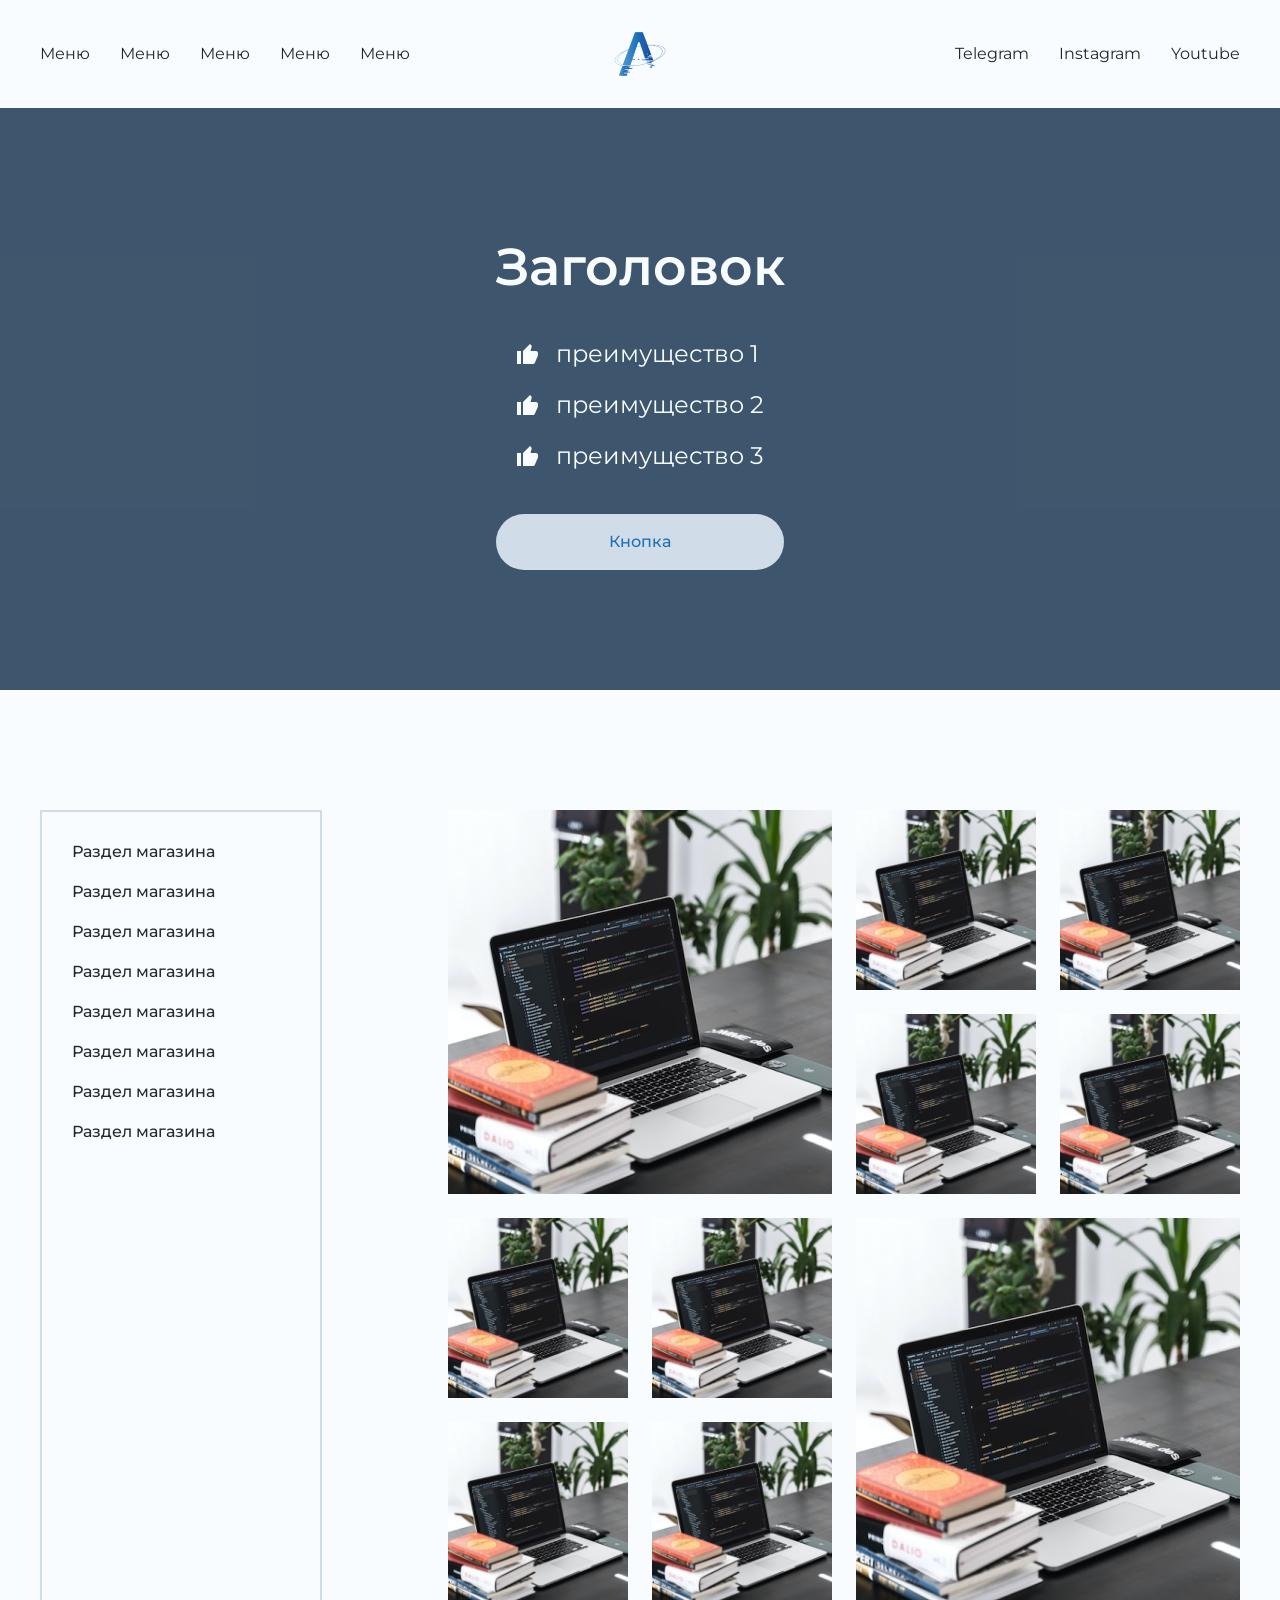
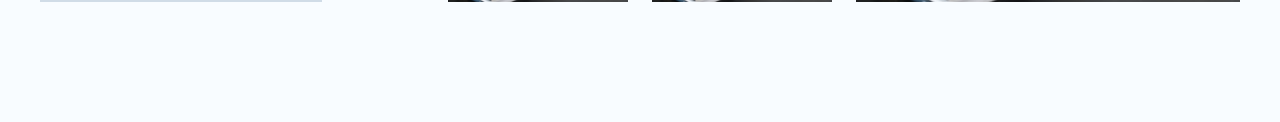
==== 69урок/index.html @ 7e17b74c "Add files via upload" ====
<!DOCTYPE html>
<html lang="ru">

<head>
    <meta charset="UTF-8">
    <meta name="viewport" content="width=device-width, initial-scale=1.0">
    <title>Document</title>
    <link rel="stylesheet" href="./css/fonts.css">
    <link rel="stylesheet" href="./css/reset.css">
    <link rel="stylesheet" href="./css/style.css">
</head>

<body>
    <header class="header">
        <div class="container">
            <div class="header__inner">
                <nav class="nav">
                    <ul class="nav__list">
                        <li class="nav__item">
                            <a class="nav__link" href="#">Меню</a>
                        </li>
                        <li class="nav__item">
                            <a class="nav__link" href="#">Меню</a>
                        </li>
                        <li class="nav__item">
                            <a class="nav__link" href="#">Меню</a>
                        </li>
                        <li class="nav__item">
                            <a class="nav__link" href="#">Меню</a>
                        </li>
                        <li class="nav__item">
                            <a class="nav__link" href="#">Меню</a>
                        </li>
                    </ul>
                </nav>
                <img class="logo__item" src="img/logo.png" alt="Логотип сайта">
                <ul class="header__socials socials">
                    <li class="socials__list">
                        <a class="cosial__item" href="#">Telegram</a>
                    </li>
                    <li class="socials__list">
                        <a class="cosial__item" href="#">Instagram</a>
                    </li>
                    <li class="socials__list">
                        <a class="cosial__item" href="#">Youtube</a>
                    </li>
                </ul>
            </div>
        </div>
    </header>
    <main class="main">
        <section class="hero">
            <div class="container">
                <div class="hero__inner">
                    <h1 class="hero__tittle">Заголовок</h1>
                    <ul class="hero__list">
                        <li class="hero__list-item">
                            <svg width="21" height="20" viewBox="0 0 21 20" fill="none"
                                xmlns="http://www.w3.org/2000/svg">
                                <path
                                    d="M16 20H6V7L13 0L14.25 1.25C14.3667 1.36667 14.4627 1.525 14.538 1.725C14.6133 1.925 14.6507 2.11667 14.65 2.3V2.65L13.55 7H19C19.5333 7 20 7.2 20.4 7.6C20.8 8 21 8.46667 21 9V11C21 11.1167 20.9877 11.2417 20.963 11.375C20.9383 11.5083 20.9007 11.6333 20.85 11.75L17.85 18.8C17.7 19.1333 17.45 19.4167 17.1 19.65C16.75 19.8833 16.3833 20 16 20ZM4 7V20H0V7H4Z"
                                    fill="#F8FCFF" />
                            </svg>

                            преимущество 1
                        </li>
                        <li class="hero__list-item">
                            <svg width="21" height="20" viewBox="0 0 21 20" fill="none"
                                xmlns="http://www.w3.org/2000/svg">
                                <path
                                    d="M16 20H6V7L13 0L14.25 1.25C14.3667 1.36667 14.4627 1.525 14.538 1.725C14.6133 1.925 14.6507 2.11667 14.65 2.3V2.65L13.55 7H19C19.5333 7 20 7.2 20.4 7.6C20.8 8 21 8.46667 21 9V11C21 11.1167 20.9877 11.2417 20.963 11.375C20.9383 11.5083 20.9007 11.6333 20.85 11.75L17.85 18.8C17.7 19.1333 17.45 19.4167 17.1 19.65C16.75 19.8833 16.3833 20 16 20ZM4 7V20H0V7H4Z"
                                    fill="#F8FCFF" />
                            </svg>

                            преимущество 2
                        </li>
                        <li class="hero__list-item">
                            <svg width="21" height="20" viewBox="0 0 21 20" fill="none"
                                xmlns="http://www.w3.org/2000/svg">
                                <path
                                    d="M16 20H6V7L13 0L14.25 1.25C14.3667 1.36667 14.4627 1.525 14.538 1.725C14.6133 1.925 14.6507 2.11667 14.65 2.3V2.65L13.55 7H19C19.5333 7 20 7.2 20.4 7.6C20.8 8 21 8.46667 21 9V11C21 11.1167 20.9877 11.2417 20.963 11.375C20.9383 11.5083 20.9007 11.6333 20.85 11.75L17.85 18.8C17.7 19.1333 17.45 19.4167 17.1 19.65C16.75 19.8833 16.3833 20 16 20ZM4 7V20H0V7H4Z"
                                    fill="#F8FCFF" />
                            </svg>

                            преимущество 3
                        </li>
                    </ul>
                    <a class="btn" href="#">Кнопка</a>
                </div>
            </div>
            <div class="hero__video">
                <video autoplay muted loop src="./media/hero-bg.mp4"></video>
            </div>
        </section>
        <div class="main__general">
            <div class="container">
                <div class="main__wrapper">
                    <aside class="sidebar">
                        <nav class="sidebar__nav">
                            <ul class="sidebar__list">
                                <li class="slidebar__item">
                                    <a href="#">Раздел магазина</a>
                                </li>
                                <li class="slidebar__item">
                                    <a href="#">Раздел магазина</a>
                                </li>
                                <li class="slidebar__item">
                                    <a href="#">Раздел магазина</a>
                                </li>
                                <li class="slidebar__item">
                                    <a href="#">Раздел магазина</a>
                                </li>
                                <li class="slidebar__item">
                                    <a href="#">Раздел магазина</a>
                                </li>
                                <li class="slidebar__item">
                                    <a href="#">Раздел магазина</a>
                                </li>
                                <li class="slidebar__item">
                                    <a href="#">Раздел магазина</a>
                                </li>
                                <li class="slidebar__item">
                                    <a href="#">Раздел магазина</a>
                                </li>
                            </ul>
                        </nav>
                    </aside>
                    <div class="main__body">
                        <div class="gallerey">
                            <a class="gallerey__img gallerey__img--large-left" href="">
                                <img src="img/laptop.png" alt="">
                                <div class="galerey__hint">Подробнее</div>
                            </a>
                            <a class="gallerey__img" href="">
                                <img src="img/laptop.png" alt="">
                                <div class="galerey__hint">Подробнее</div>
                            </a>
                            <a class="gallerey__img" href="">
                                <img src="img/laptop.png" alt="">
                                <div class="galerey__hint">Подробнее</div>
                            </a>
                            <a class="gallerey__img" href="">
                                <img src="img/laptop.png" alt="">
                                <div class="galerey__hint">Подробнее</div>
                            </a>
                            <a class="gallerey__img" href="">
                                <img src="img/laptop.png" alt="">
                                <div class="galerey__hint">Подробнее</div>
                            </a>
                            <a class="gallerey__img gallerey__img--large-right" href="">
                                <img src="img/laptop.png" alt="">
                                <div class="galerey__hint">Подробнее</div>
                            </a>
                            <a class="gallerey__img" href="">
                                <img src="img/laptop.png" alt="">
                                <div class="galerey__hint">Подробнее</div>
                            </a>
                            <a class="gallerey__img" href="">
                                <img src="img/laptop.png" alt="">
                                <div class="galerey__hint">Подробнее</div>
                            </a>
                            <a class="gallerey__img" href="">
                                <img src="img/laptop.png" alt="">
                                <div class="galerey__hint">Подробнее</div>
                            </a>
                            <a class="gallerey__img" href="">
                                <img src="img/laptop.png" alt="">
                                <div class="galerey__hint">Подробнее</div>
                            </a>
                        </div>
                    </div>
                </div>
            </div>
        </div>
    </main>
    <footer class="footer"></footer>
</body>

</html>
---- 69урок/css/fonts.css ----
@font-face {
    font-family: 'Montserrat';
    src: local('Montserrat Medium'), local('Montserrat-Medium'),
        url('../fonts/Montserrat-Medium.woff2') format('woff2'),
        url('../fonts/Montserrat-Medium.woff') format('woff');
    font-weight: 500;
    font-style: normal;
    font-display: swap;
}

@font-face {
    font-family: 'Montserrat';
    src: local('Montserrat SemiBold'), local('Montserrat-SemiBold'),
        url('../fonts/Montserrat-SemiBold.woff2') format('woff2'),
        url('../fonts/Montserrat-SemiBold.woff') format('woff');
    font-weight: 600;
    font-style: normal;
    font-display: swap;
}

@font-face {
    font-family: 'Montserrat';
    src: local('Montserrat Regular'), local('Montserrat-Regular'),
        url('../fonts/Montserrat-Regular.woff2') format('woff2'),
        url('../fonts/Montserrat-Regular.woff') format('woff');
    font-weight: normal;
    font-style: normal;
    font-display: swap;
}
---- 69урок/css/style.css ----
body {
    background: #F8FCFF;
    color: #25282B; 
    line-height: calc( 20 / 16);
    font-family: "Montserrat", sans-serif;
}
.container {
    max-width: 1230px;
    margin: 0 auto;
    height: 100%;
    padding: 0 15px;
}

.header {
    line-height: 150%;
}
.header__inner {
    min-height: 108px;
    display: grid;
    grid-template-columns:  1fr auto 1fr;
    gap: 15px;
    align-items: center;
}

.nav__list {
    display: flex;
    gap: 15px 30px;
    flex-wrap: wrap;
}

.logo__item {
    max-width: 54px;
}

.header__socials {
    display: flex;
    gap: 15px 30px;
    justify-content: end;
    flex-wrap: wrap;
}

/* ======================================================================== */


.hero {
    position: relative;
    padding: 120px 0;
    color: #F8FCFF;
    line-height: 1.5;
}
.hero__inner {
    display: flex;
    flex-direction: column;
    justify-content: center;
    align-items: center;
}
.hero__tittle {
    font-weight: 600;
    font-size: 52px;
    margin-bottom: 30px;
}
.hero__list{
    font-weight: 400;
    font-size: 24px;
    margin-bottom: 40px;
}
.hero__list-item {
    display: flex;
    align-items: center;
    gap: 18px;
    font-weight: 400;
margin-bottom: 15px;
transition: all .5s;
}

.hero__list-item:hover{
    color:#1D6FB6;
}
.hero__list-item path{
    transition: all .5s;
}
.hero__list-item:hover path{
    fill:#1D6FB6;
}

.hero__list-item:last-child{
    margin-bottom: 0;
}
.btn {
    background:#D0DCE7 ;
    max-width:288px;
    width: 100%;
height: 56px;
border-radius: 100px;
font-weight: 500;
color: #1D6FB6;
display: flex;
justify-content: center;
align-items: center;
transition: all .5s;
}
.btn:hover{
    color: #F8FCFF;
    background: #83ADD3;
}
.hero__video{
    position: absolute;
    top: 0;
    left: 0;
    right: 0;
    bottom: 0;
    z-index: -1;
}
.hero__video video{
    height:100%;
    width: 100%;
    object-fit: cover;
}

.hero__video::before{
    display: block;
    content: "";
    position: absolute;
    top: 0;
    left: 0;
    right: 0;
    bottom: 0;
    background: #102e49cc;
}
/* ========================================================================================== */


.main__general{
    padding: 120px 0;
}
.main__wrapper{
    display: flex;
    gap: 126px;
}

.sidebar{
    border: 2px solid #D0DCE7;
    max-width: 282px;
    width: 100%;
    padding: 30px;
}
.slidebar__item{
    font-weight: 500;
    color:#25282B;
    margin-bottom: 20px;
}
.slidebar__item:last-child{
    margin-bottom: 0;
}
.gallerey{
    display: grid;
    grid-template-columns: repeat(4, 1fr);
    gap: 24px;
    grid-auto-flow: dense;
}
.gallerey img{
    width: 100%;
}
.gallerey__img--large-left{
    grid-column: 1 / 3;
    grid-row: span 2;
}
.gallerey__img--large-right{
    grid-column: 3 / 5;
    grid-row: span 2;
}
.gallerey__img{
    position: relative;
    overflow: hidden;
}
.galerey__hint{
    color:#F8FCFF;
    font-weight: 500;
    display: flex;
    position: absolute;
    right: 0;
    left: 0;
    bottom: 0;
    background:#1d6fb6b3 ;
    height: 53px;
    justify-content: center;
    align-items: center;
    transform: translateY(100%);
    transition: all .5s;
    opacity: 0;
}
.gallerey__img:hover .galerey__hint{
    transform: translateY(0%);
    opacity: 1;
}
.gallerey__img--large-left .galerey__hint ,
.gallerey__img--large-right .galerey__hint{
    height: 102px;
    font-size: 24px;
}
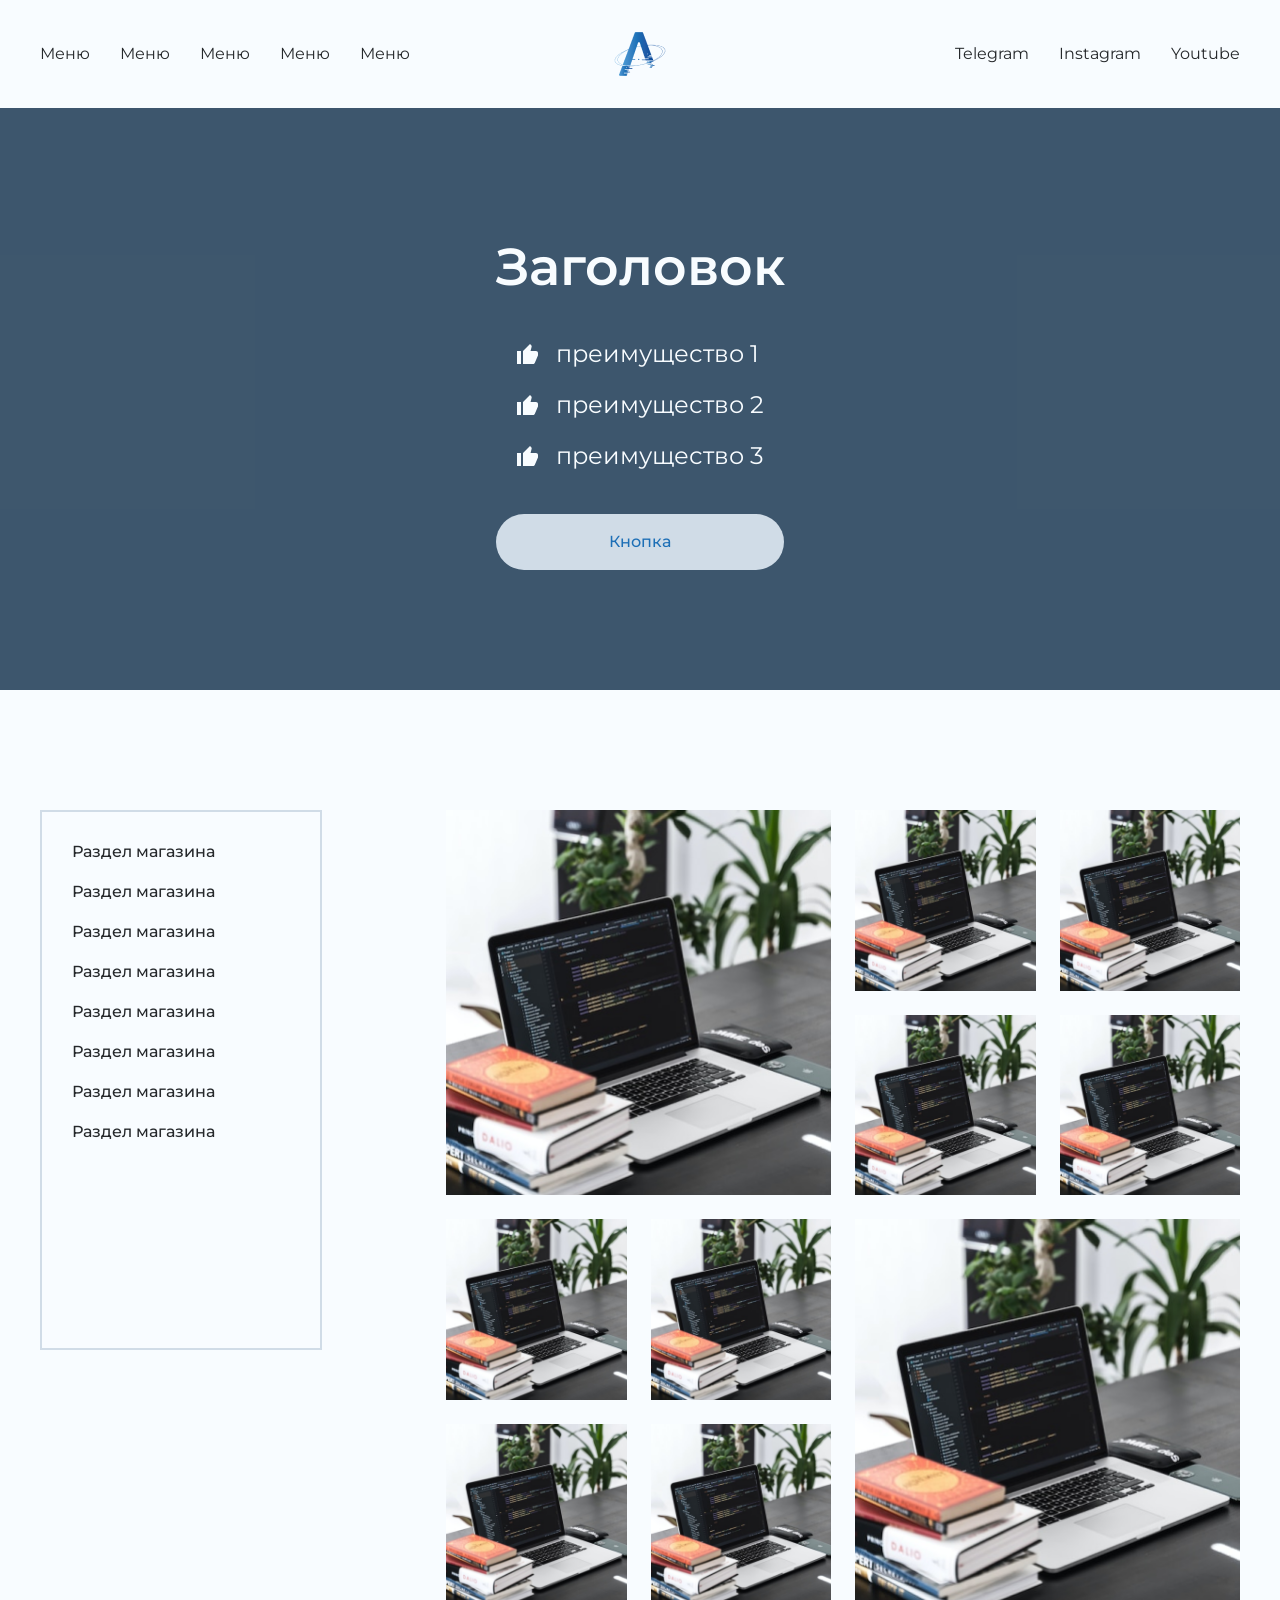
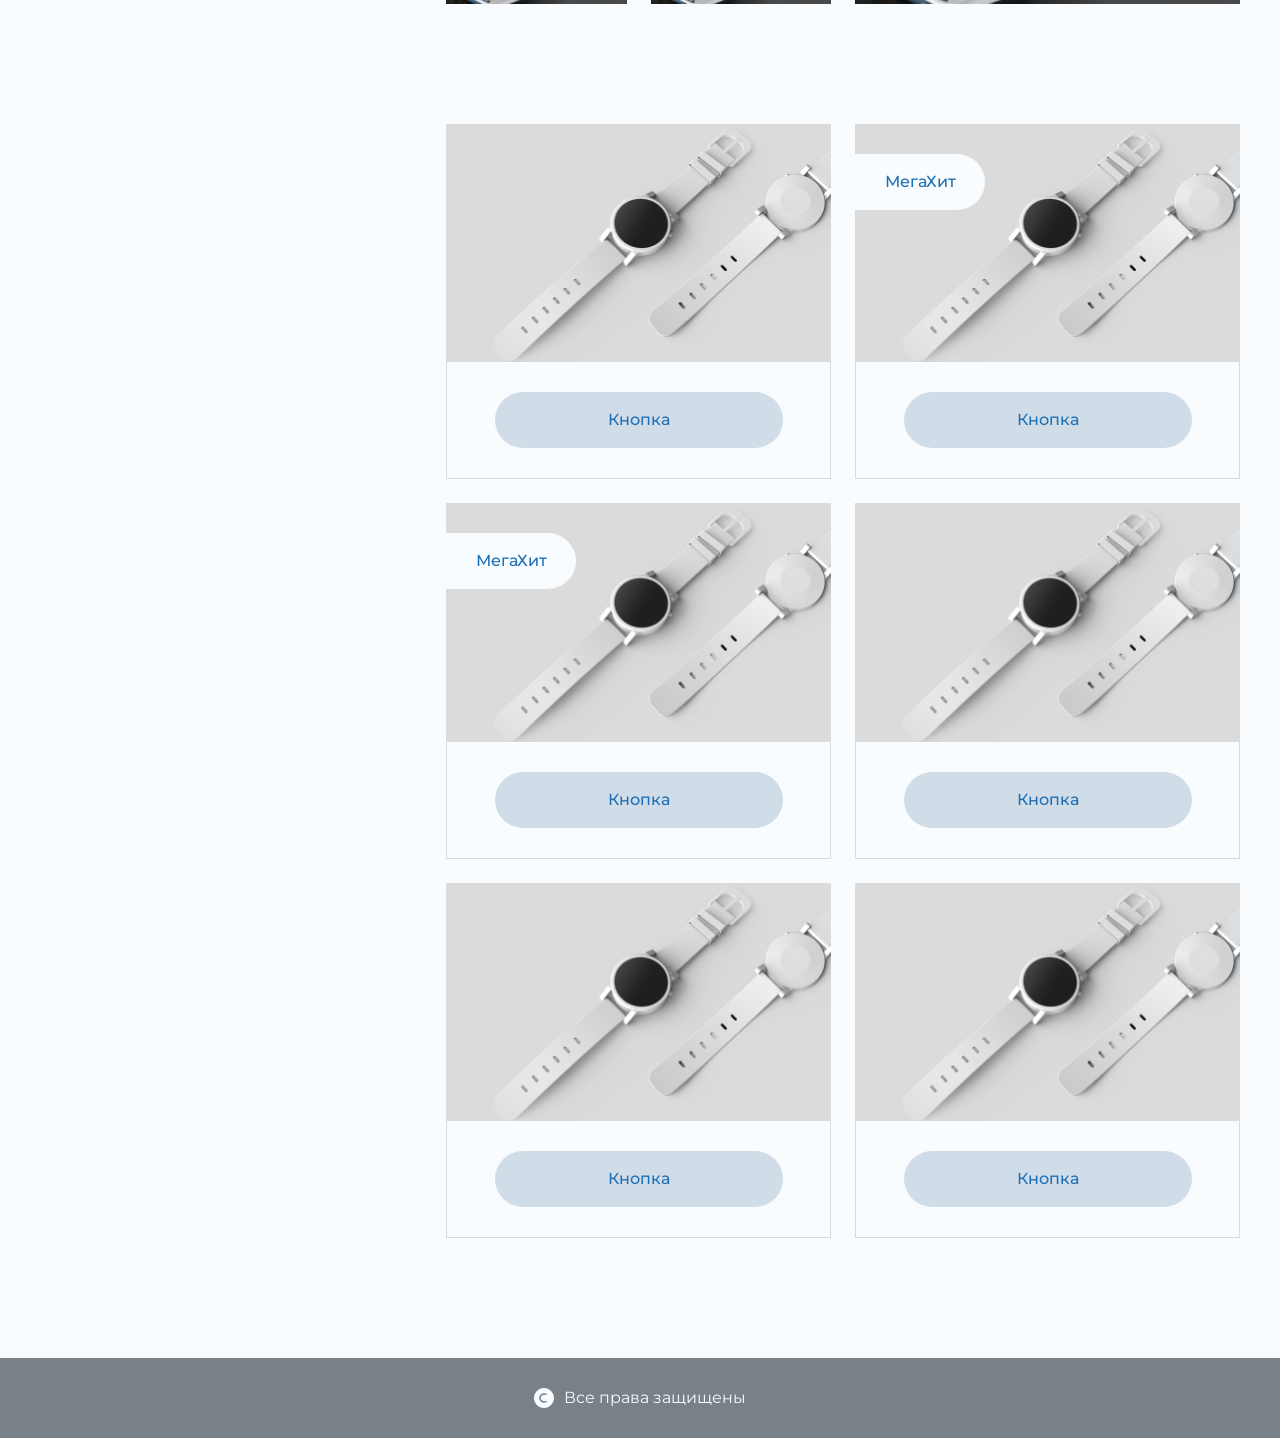
==== commit 7ffd6735: "Add files via upload" ====
--- a/69урок/index.html
+++ b/69урок/index.html
@@ -61,7 +61,6 @@
                                     d="M16 20H6V7L13 0L14.25 1.25C14.3667 1.36667 14.4627 1.525 14.538 1.725C14.6133 1.925 14.6507 2.11667 14.65 2.3V2.65L13.55 7H19C19.5333 7 20 7.2 20.4 7.6C20.8 8 21 8.46667 21 9V11C21 11.1167 20.9877 11.2417 20.963 11.375C20.9383 11.5083 20.9007 11.6333 20.85 11.75L17.85 18.8C17.7 19.1333 17.45 19.4167 17.1 19.65C16.75 19.8833 16.3833 20 16 20ZM4 7V20H0V7H4Z"
                                     fill="#F8FCFF" />
                             </svg>
-
                             преимущество 1
                         </li>
                         <li class="hero__list-item">
@@ -71,7 +70,6 @@
                                     d="M16 20H6V7L13 0L14.25 1.25C14.3667 1.36667 14.4627 1.525 14.538 1.725C14.6133 1.925 14.6507 2.11667 14.65 2.3V2.65L13.55 7H19C19.5333 7 20 7.2 20.4 7.6C20.8 8 21 8.46667 21 9V11C21 11.1167 20.9877 11.2417 20.963 11.375C20.9383 11.5083 20.9007 11.6333 20.85 11.75L17.85 18.8C17.7 19.1333 17.45 19.4167 17.1 19.65C16.75 19.8833 16.3833 20 16 20ZM4 7V20H0V7H4Z"
                                     fill="#F8FCFF" />
                             </svg>
-
                             преимущество 2
                         </li>
                         <li class="hero__list-item">
@@ -81,7 +79,6 @@
                                     d="M16 20H6V7L13 0L14.25 1.25C14.3667 1.36667 14.4627 1.525 14.538 1.725C14.6133 1.925 14.6507 2.11667 14.65 2.3V2.65L13.55 7H19C19.5333 7 20 7.2 20.4 7.6C20.8 8 21 8.46667 21 9V11C21 11.1167 20.9877 11.2417 20.963 11.375C20.9383 11.5083 20.9007 11.6333 20.85 11.75L17.85 18.8C17.7 19.1333 17.45 19.4167 17.1 19.65C16.75 19.8833 16.3833 20 16 20ZM4 7V20H0V7H4Z"
                                     fill="#F8FCFF" />
                             </svg>
-
                             преимущество 3
                         </li>
                     </ul>
@@ -95,7 +92,7 @@
         <div class="main__general">
             <div class="container">
                 <div class="main__wrapper">
-                    <aside class="sidebar">
+                    <aside class="main__sidebar sidebar">
                         <nav class="sidebar__nav">
                             <ul class="sidebar__list">
                                 <li class="slidebar__item">
@@ -126,7 +123,7 @@
                         </nav>
                     </aside>
                     <div class="main__body">
-                        <div class="gallerey">
+                        <div class="main__galerey gallerey">
                             <a class="gallerey__img gallerey__img--large-left" href="">
                                 <img src="img/laptop.png" alt="">
                                 <div class="galerey__hint">Подробнее</div>
@@ -168,12 +165,79 @@
                                 <div class="galerey__hint">Подробнее</div>
                             </a>
                         </div>
+                        <ul class="products">
+                            <li class="products__item">
+                                <div class="products__item-img">
+                                    <img src="img/watch.png" alt="">
+                                </div>
+                                <div class="button__item button__item-btn ">
+                                    <a class="button__item-btn btn" href="#">Кнопка</a>
+                                </div>
+                            </li>
+                            <li class="products__item">
+                                <div class="products__item-img">
+                                    <img src="img/watch.png" alt="">
+                                    <div class="products__item-bage">
+                                        МегаХит
+                                    </div>
+                                </div>
+                                <div class="button__item button__item-btn ">
+                                    <a class="button__item-btn btn" href="#">Кнопка</a>
+                                </div>
+                            </li>
+                            <li class="products__item">
+                                <div class="products__item-img">
+                                    <img src="img/watch.png" alt="">
+                                    <div class="products__item-bage">
+                                        МегаХит
+                                    </div>
+                                </div>
+                                <div class="button__item button__item-btn ">
+                                    <a class="button__item-btn btn" href="#">Кнопка</a>
+                                </div>
+                            </li>
+                            <li class="products__item">
+                                <div class="products__item-img">
+                                    <img src="img/watch.png" alt="">
+                                </div>
+                                <div class="button__item button__item-btn ">
+                                    <a class="button__item-btn btn" href="#">Кнопка</a>
+                                </div>
+                            </li>
+                            <li class="products__item">
+                                <div class="products__item-img">
+                                    <img src="img/watch.png" alt="">
+                                </div>
+                                <div class="button__item button__item-btn ">
+                                    <a class="button__item-btn btn" href="#">Кнопка</a>
+                                </div>
+                            </li>
+                            <li class="products__item">
+                                <div class="products__item-img">
+                                    <img src="img/watch.png" alt="">
+                                </div>
+                                <div class="button__item button__item-btn ">
+                                    <a class="button__item-btn btn" href="#">Кнопка</a>
+                                </div>
+                            </li>
+                        </ul>
                     </div>
                 </div>
             </div>
         </div>
     </main>
-    <footer class="footer"></footer>
+    <footer class="footer">
+        <div class="container">
+            <div class="footer_inner">
+                <svg width="20" height="20" viewBox="0 0 20 20" fill="none" xmlns="http://www.w3.org/2000/svg">
+                    <path fill-rule="evenodd" clip-rule="evenodd"
+                        d="M10 20C4.477 20 0 15.523 0 10C0 4.477 4.477 0 10 0C15.523 0 20 4.477 20 10C20 15.523 15.523 20 10 20ZM10.286 6.75C8.283 6.75 6.75 8.253 6.75 10C6.75 11.747 8.283 13.25 10.286 13.25C10.797 13.25 11.281 13.15 11.716 12.973C11.8072 12.9358 11.9048 12.9169 12.0034 12.9174C12.1019 12.9179 12.1993 12.9378 12.2901 12.9759C12.3809 13.0141 12.4633 13.0698 12.5326 13.1398C12.6019 13.2098 12.6568 13.2928 12.694 13.384C12.7312 13.4752 12.7501 13.5728 12.7496 13.6714C12.7491 13.7699 12.7292 13.8673 12.6911 13.9581C12.6529 14.0489 12.5972 14.1313 12.5272 14.2006C12.4572 14.2699 12.3742 14.3248 12.283 14.362C11.6487 14.6193 10.9705 14.7511 10.286 14.75C7.554 14.75 5.25 12.671 5.25 10C5.25 7.329 7.554 5.25 10.286 5.25C10.9705 5.24891 11.6487 5.38068 12.283 5.638C12.4673 5.71306 12.6143 5.85826 12.6916 6.04167C12.7688 6.22508 12.7701 6.43167 12.695 6.616C12.6199 6.80033 12.4747 6.94729 12.2913 7.02455C12.1079 7.10182 11.9013 7.10306 11.717 7.028C11.2625 6.84346 10.7765 6.74904 10.286 6.75Z"
+                        fill="#F8FCFF" />
+                </svg>
+                Все права защищены
+            </div>
+        </div>
+    </footer>
 </body>
 
 </html>
--- a/69урок/css/style.css
+++ b/69урок/css/style.css
@@ -1,9 +1,16 @@
+:root {
+    --color-white: #F8FCFF;
+    --accent-color: #1D6FB6;
+}
+
+
 body {
-    background: #F8FCFF;
-    color: #25282B; 
-    line-height: calc( 20 / 16);
+    background: var(--color-white);
+    color: #25282B;
+    line-height: calc(20 / 16);
     font-family: "Montserrat", sans-serif;
 }
+
 .container {
     max-width: 1230px;
     margin: 0 auto;
@@ -14,10 +21,11 @@
 .header {
     line-height: 150%;
 }
+
 .header__inner {
     min-height: 108px;
     display: grid;
-    grid-template-columns:  1fr auto 1fr;
+    grid-template-columns: 1fr auto 1fr;
     gap: 15px;
     align-items: center;
 }
@@ -45,65 +53,74 @@
 .hero {
     position: relative;
     padding: 120px 0;
-    color: #F8FCFF;
+    color: var(--color-white);
     line-height: 1.5;
 }
+
 .hero__inner {
     display: flex;
     flex-direction: column;
     justify-content: center;
     align-items: center;
 }
+
 .hero__tittle {
     font-weight: 600;
     font-size: 52px;
     margin-bottom: 30px;
 }
-.hero__list{
+
+.hero__list {
     font-weight: 400;
     font-size: 24px;
     margin-bottom: 40px;
 }
+
 .hero__list-item {
     display: flex;
     align-items: center;
     gap: 18px;
     font-weight: 400;
-margin-bottom: 15px;
-transition: all .5s;
-}
-
-.hero__list-item:hover{
-    color:#1D6FB6;
-}
-.hero__list-item path{
+    margin-bottom: 15px;
     transition: all .5s;
 }
-.hero__list-item:hover path{
-    fill:#1D6FB6;
-}
-
-.hero__list-item:last-child{
+
+.hero__list-item:hover {
+    color: var(--accent-color);
+}
+
+.hero__list-item path {
+    transition: all .5s;
+}
+
+.hero__list-item:hover path {
+    fill: var(--accent-color);
+}
+
+.hero__list-item:last-child {
     margin-bottom: 0;
 }
+
 .btn {
-    background:#D0DCE7 ;
-    max-width:288px;
-    width: 100%;
-height: 56px;
-border-radius: 100px;
-font-weight: 500;
-color: #1D6FB6;
-display: flex;
-justify-content: center;
-align-items: center;
-transition: all .5s;
-}
-.btn:hover{
-    color: #F8FCFF;
+    background: #D0DCE7;
+    max-width: 288px;
+    width: 100%;
+    height: 56px;
+    border-radius: 100px;
+    font-weight: 500;
+    color: var(--accent-color);
+    display: flex;
+    justify-content: center;
+    align-items: center;
+    transition: all .5s;
+}
+
+.btn:hover {
+    color: var(--color-white);
     background: #83ADD3;
 }
-.hero__video{
+
+.hero__video {
     position: absolute;
     top: 0;
     left: 0;
@@ -111,13 +128,14 @@
     bottom: 0;
     z-index: -1;
 }
-.hero__video video{
-    height:100%;
+
+.hero__video video {
+    height: 100%;
     width: 100%;
     object-fit: cover;
 }
 
-.hero__video::before{
+.hero__video::before {
     display: block;
     content: "";
     position: absolute;
@@ -127,61 +145,97 @@
     bottom: 0;
     background: #102e49cc;
 }
+
 /* ========================================================================================== */
 
 
-.main__general{
+.main__general {
     padding: 120px 0;
 }
-.main__wrapper{
-    display: flex;
-    gap: 126px;
-}
-
-.sidebar{
+
+.main__wrapper {
+    display: flex;
+    /* justify-content: space-between; */
+    gap: 124px;
+    align-items: start;
+
+}
+
+.sidebar {
     border: 2px solid #D0DCE7;
     max-width: 282px;
     width: 100%;
     padding: 30px;
-}
-.slidebar__item{
+    min-height: 60vh;
+}
+
+.main__sidebar {
+    position: sticky;
+    top: 5vh;
+}
+
+.slidebar__item {
     font-weight: 500;
-    color:#25282B;
+    color: #25282B;
     margin-bottom: 20px;
 }
-.slidebar__item:last-child{
+
+.slidebar__item:last-child {
     margin-bottom: 0;
 }
-.gallerey{
+
+.main__body {
+    width: 100%;
+}
+
+.gallerey {
     display: grid;
     grid-template-columns: repeat(4, 1fr);
     gap: 24px;
     grid-auto-flow: dense;
 }
-.gallerey img{
-    width: 100%;
-}
-.gallerey__img--large-left{
+
+.main__galerey {
+    margin-bottom: 120px;
+}
+
+.gallerey__img img {
+    position: absolute;
+    top: 0;
+    right: 0;
+    left: 0;
+    bottom: 0;
+    width: 100%;
+    height: 100%;
+    object-fit: cover;
+    object-position: center center;
+}
+
+.gallerey__img--large-left {
     grid-column: 1 / 3;
     grid-row: span 2;
 }
-.gallerey__img--large-right{
+
+.gallerey__img--large-right {
     grid-column: 3 / 5;
     grid-row: span 2;
 }
-.gallerey__img{
+
+.gallerey__img {
     position: relative;
     overflow: hidden;
-}
-.galerey__hint{
-    color:#F8FCFF;
+    padding-bottom: 100%;
+}
+
+.galerey__hint {
+    color: var(--color-white);
     font-weight: 500;
     display: flex;
     position: absolute;
     right: 0;
     left: 0;
     bottom: 0;
-    background:#1d6fb6b3 ;
+    background: #1d6fb6b3;
     height: 53px;
     justify-content: center;
     align-items: center;
@@ -189,12 +243,90 @@
     transition: all .5s;
     opacity: 0;
 }
-.gallerey__img:hover .galerey__hint{
+
+.gallerey__img:hover .galerey__hint {
     transform: translateY(0%);
     opacity: 1;
 }
-.gallerey__img--large-left .galerey__hint ,
-.gallerey__img--large-right .galerey__hint{
+
+.gallerey__img--large-left .galerey__hint,
+.gallerey__img--large-right .galerey__hint {
     height: 102px;
     font-size: 24px;
 }
+
+.products {
+    display: grid;
+    grid-template-columns: repeat(2, 1fr);
+    gap: 24px;
+}
+
+.button__item {
+    border: 1px solid #D0DCE7;
+    border-top: none;
+    padding: 30px 15px;
+
+}
+
+.button__item-btn {
+    margin: 0 auto;
+}
+
+.products__item-img {
+    position: relative;
+    padding-bottom: 61.9%
+}
+
+.products__item-img img {
+    position: absolute;
+    top: 0;
+    right: 0;
+    left: 0;
+    bottom: 0;
+    width: 100%;
+    height: 100%;
+    object-fit: cover;
+    object-position: center center;
+}
+
+.products__item-bage {
+    position: absolute;
+    left: 0;
+    top: 12.6%;
+    border-radius: 0 100px 100px 0;
+    color: var(--accent-color);
+    padding: 18px 10px;
+    background: var(--color-white);
+    font-weight: 500;
+    text-align: center;
+    min-width: 33.8%;
+    line-height: 20px;
+    animation: pagemove 2s infinite alternate;
+}
+
+@keyframes pagemove {
+    0% {
+        min-width: 33.8%
+    }
+
+    66.666% {
+        min-width: 33.8%
+    }
+
+    100% {
+        min-width: 38.5%;
+    }
+}
+
+.footer {
+    background: #788088;
+    padding: 30px 0;
+    color: var(--color-white);
+}
+
+.footer_inner {
+    display: flex;
+    justify-content: center;
+    align-items: center;
+    gap: 10px;
+}
